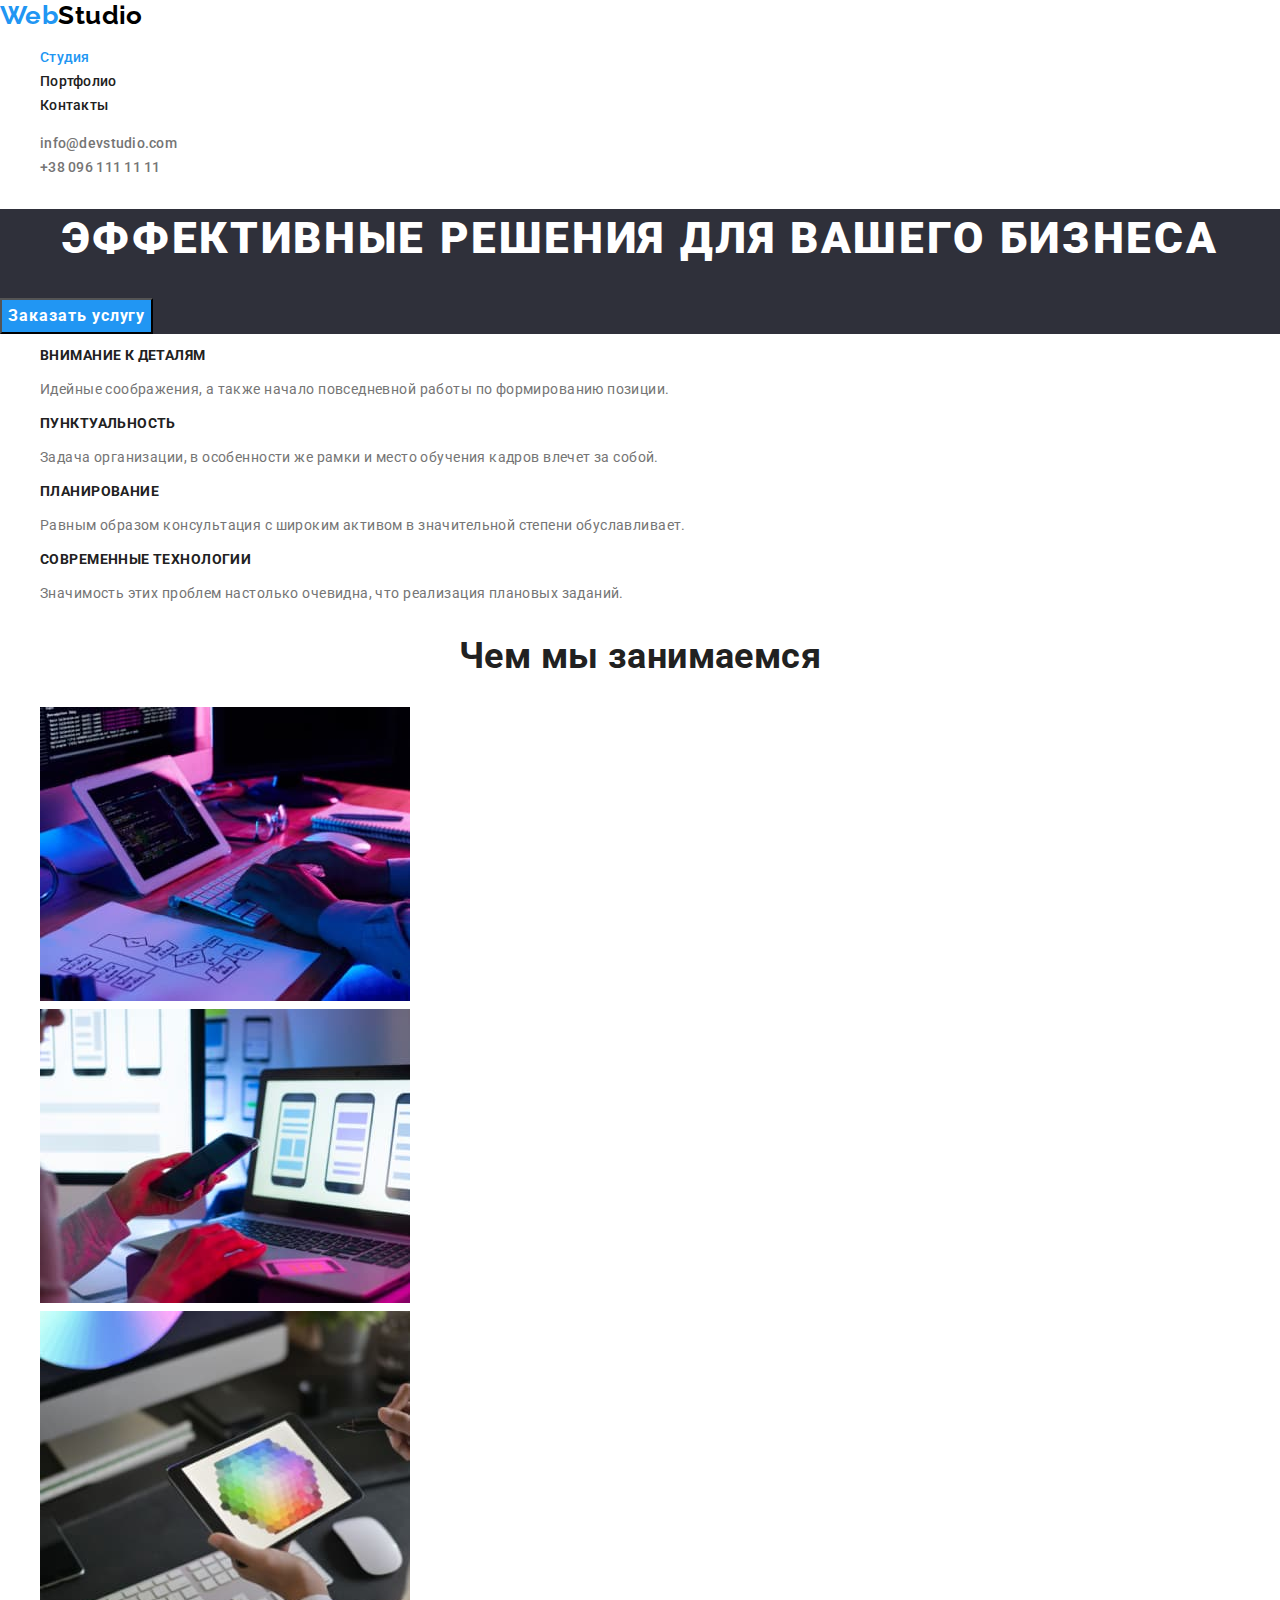
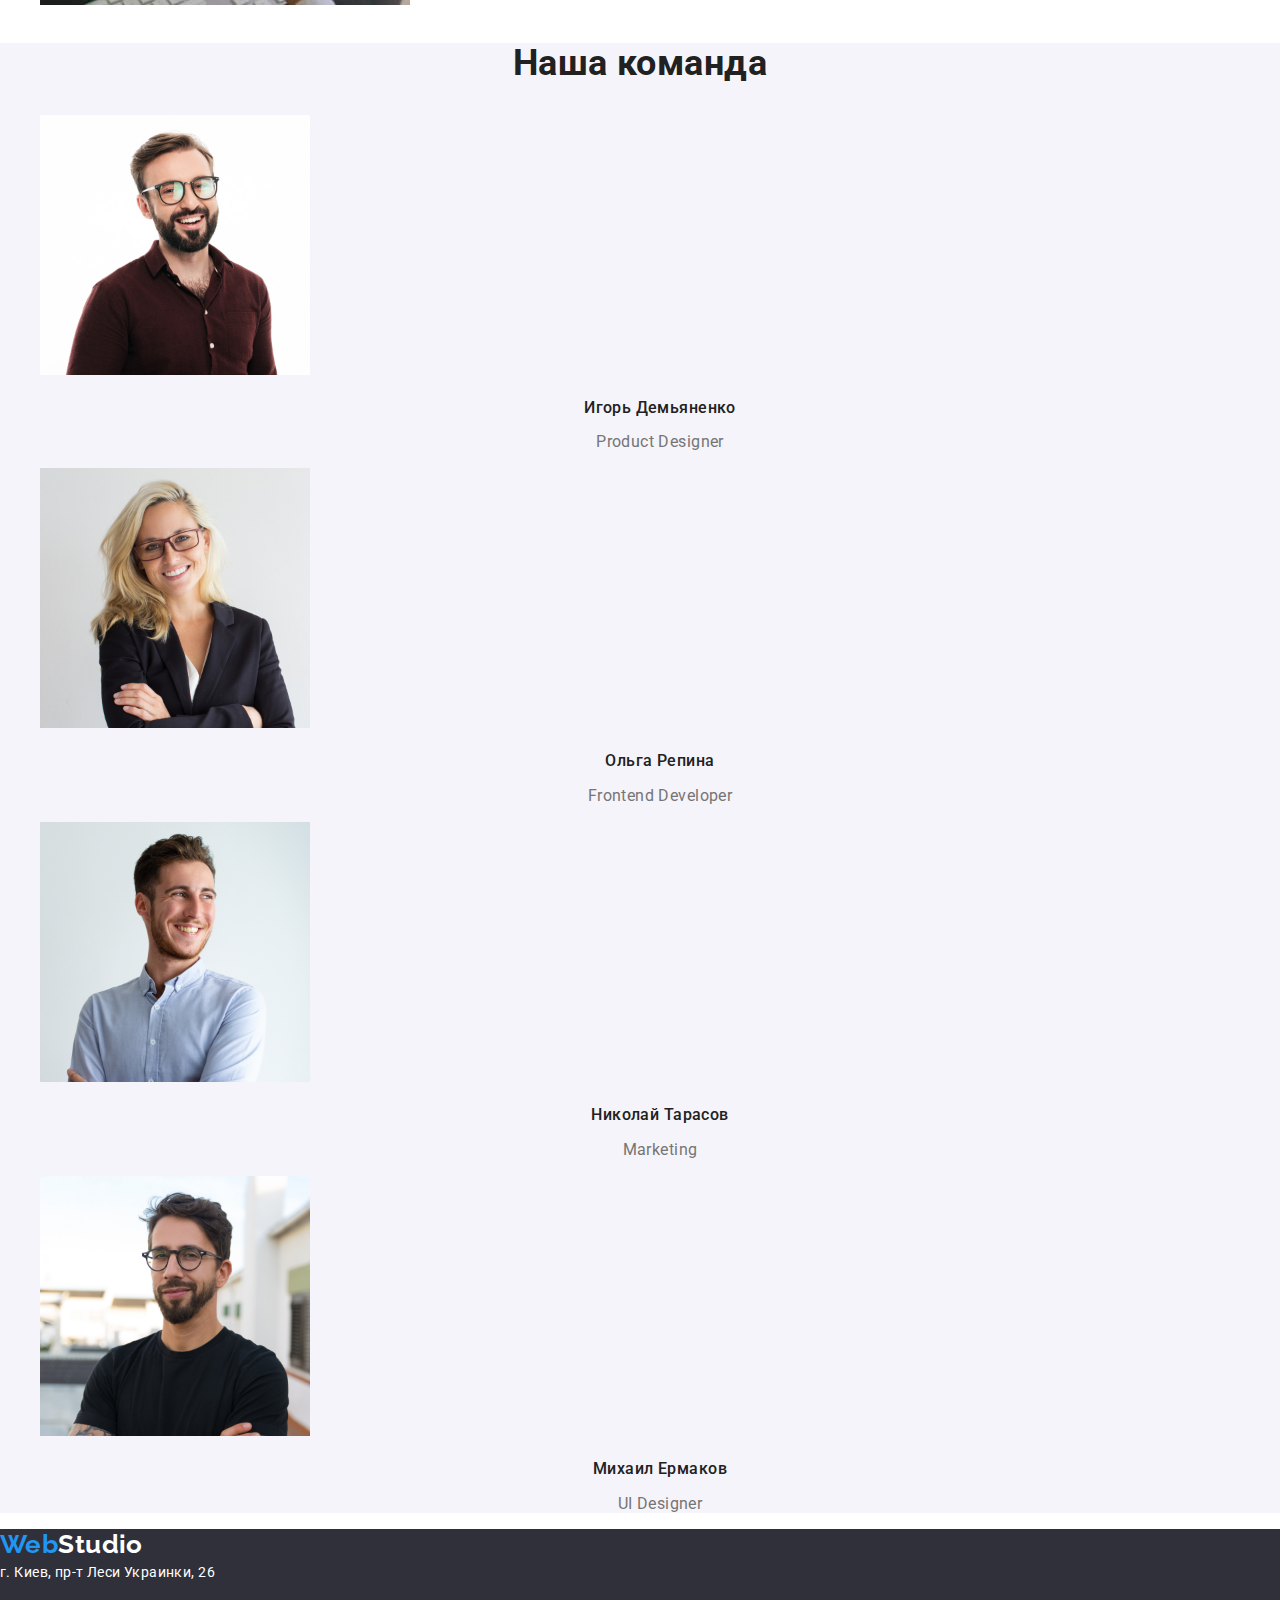
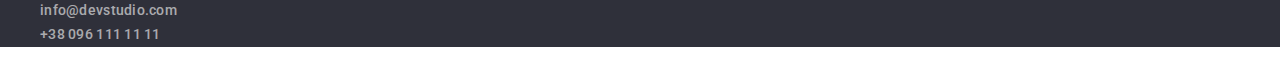
==== index.html @ 90da27a2 "подключила modern normalize" ====
<!DOCTYPE html>
<html lang="ru">
  <head>
    <meta charset="UTF-8" />
    <meta http-equiv="X-UA-Compatible" content="IE=edge" />
    <meta name="viewport" content="width=device-width, initial-scale=1.0" />
    <title>Document</title>
    <link rel="preconnect" href="https://fonts.gstatic.com" />
    <link
      href="https://fonts.googleapis.com/css2?family=Raleway:wght@700&family=Roboto:wght@400;500;700;900&display=swap"
      rel="stylesheet"
    />
    <link
      rel="stylesheet"
      href="https://cdnjs.cloudflare.com/ajax/libs/modern-normalize/1.0.0/modern-normalize.min.css"
    />
    <link rel="stylesheet" href="./css/style.css" />
  </head>
  <body>
    <!--Site heading-->
    <header class="page-header">
      <nav class="navigation">
        <a href="" class="logo"><span class="accent-logo">Web</span>Studio</a>
        <ul class="nav-list list">
          <li><a href="./index.html" class="link current">Студия</a></li>
          <li><a href="./portfolio.html" class="link">Портфолио</a></li>
          <li><a href="" class="link">Контакты</a></li>
        </ul>
      </nav>
      <ul class="contacts-nav list">
        <li><a href="mailto:info@devstudio.com" class="link">info@devstudio.com</a></li>
        <li><a href="tel:+380961111111" class="link">+38 096 111 11 11</a></li>
      </ul>
    </header>
    <!--Main heading (hero)-->
    <main>
      <section class="hero">
        <h1 class="hero-title">Эффективные решения для вашего бизнеса</h1>
        <button type="button" class="main-button">Заказать услугу</button>
      </section>
      <!--Advantages-->
      <section class="section">
        <ul class="advantages-list list">
          <li>
            <h3 class="title">Внимание к деталям</h3>
            <p>Идейные соображения, а также начало повседневной работы по формированию позиции.</p>
          </li>
          <li>
            <h3 class="title">Пунктуальность</h3>
            <p>
              Задача организации, в особенности же рамки и место обучения кадров влечет за собой.
            </p>
          </li>
          <li>
            <h3 class="title">Планирование</h3>
            <p>
              Равным образом консультация с широким активом в значительной степени обуславливает.
            </p>
          </li>
          <li>
            <h3 class="title">Современные технологии</h3>
            <p>Значимость этих проблем настолько очевидна, что реализация плановых заданий.</p>
          </li>
        </ul>
      </section>
      <section class="section">
        <!--Our work-->
        <h2 class="section-title">Чем мы занимаемся</h2>
        <ul class="work-list list">
          <li>
            <img
              src="./images/box1.jpg"
              alt="человек набирает текст на клавиатуре"
              width="370"
              class="work-image"
            />
          </li>
          <li>
            <img src="./images/box2.jpg" alt="телефон в руках" width="370" class="work-image" />
          </li>
          <li>
            <img src="./images/box3.jpg" alt="планшет в руках" width="370" class="work-image" />
          </li>
        </ul>
      </section>
      <!--Our team-->
      <section class="section team-section">
        <h2 class="section-title">Наша команда</h2>
        <ul class="team-list list">
          <li>
            <img src="./images/foto1.jpg" alt="фото мужчины" width="270" class="team-image" />
            <h3 class="title">Игорь Демьяненко</h3>
            <p class="text">Product Designer</p>
          </li>
          <li>
            <img src="./images/foto2.jpg" alt="фото женщины" width="270" class="team-image" />
            <h3 class="title">Ольга Репина</h3>
            <p class="text">Frontend Developer</p>
          </li>
          <li>
            <img src="./images/foto3.jpg" alt="фото мужчины" width="270" class="team-image" />
            <h3 class="title">Николай Тарасов</h3>
            <p class="text">Marketing</p>
          </li>
          <li>
            <img src="./images/foto4.jpg" alt="фото мужчины" width="270" class="team-image" />
            <h3 class="title">Михаил Ермаков</h3>
            <p class="text">UI Designer</p>
          </li>
        </ul>
      </section>
    </main>
    <footer class="footer">
      <a href="/" class="logo-light"><span class="accent-logo">Web</span>Studio</a>
      <address class="address">г. Киев, пр-т Леси Украинки, 26</address>
      <ul class="footer-contacts list">
        <li><a href="mailto:info@devstudio.com" class="footer-contact">info@devstudio.com</a></li>
        <li><a href="tel:+380961111111" class="footer-contact">+38 096 111 11 11</a></li>
      </ul>
    </footer>
  </body>
</html>
---- css/style.css ----
:root {
  --primery-text-color: #757575;
  --title-text-color: #212121;
  --accent-color: #2196f3;
}

body {
  background-color: #ffffff;
  color: var(--primery-text-color);

  font-family: Roboto, sans-serif;
  letter-spacing: 0.03em;
  font-size: 14px;
  line-height: 1.71;
}

/* =========== Стилизация логотипа =========*/
.logo {
  color: #000000;

  font-family: Raleway, sans-serif;
  font-weight: bold;
  font-size: 26px;
  line-height: 1.2;
}
.accent-logo {
  color: var(--accent-color);
}

.list {
  list-style: none;
}

/* ============== Стилизация панели навигации =====*/
.navigation a,
.contacts-nav a {
  text-decoration: none;
}
.nav-list .link {
  color: var(--title-text-color);

  font-weight: 500;
  font-size: 14px;
  line-height: 1.14;
  letter-spacing: 0.02em;
}
.nav-list .link:hover,
.nav-list .link:focus {
  color: var(--accent-color);
}
.nav-list .link.current {
  color: var(--accent-color);
}

.contacts-nav .link {
  color: var(--primery-text-color);

  font-weight: 500;
  font-size: 14px;
  line-height: 1.14;
  letter-spacing: 0.02em;
}
.contacts-nav .link:hover,
.contacts-nav .link:focus {
  color: var(--accent-color);
}

/* =========== Hero =============*/

.hero {
  background-color: #2f303a;
}
.hero-title {
  color: #fff;

  font-weight: 900;
  font-size: 44px;
  line-height: 1.36;
  text-align: center;
  letter-spacing: 0.06em;
  text-transform: uppercase;
}
.main-button {
  color: #fff;
  background-color: var(--accent-color);

  font-family: inherit;
  font-weight: bold;
  font-size: 16px;
  line-height: 1.87;
  align-items: center;
  text-align: center;
  letter-spacing: 0.06em;
}
.main-button:hover,
.main-button:focus {
  background-color: #188ce8;
}
/* Sections */
.section-title {
  color: var(--title-text-color);

  font-weight: bold;
  font-size: 36px;
  line-height: 1.16;
  text-align: center;
}

/* ============= Advantages Section =========*/
.advantages-list .title {
  color: var(--title-text-color);

  font-weight: bold;
  font-size: 14px;
  line-height: 1.14;
  text-transform: uppercase;
}

/* ========== Our team section ===========*/
.team-section {
  background-color: #f5f4fa;
}
.team-list .title {
  color: var(--title-text-color);

  font-weight: 500;
  font-size: 16px;
  line-height: 1.18;
  text-align: center;
}
.team-list .text {
  font-size: 16px;
  line-height: 1.18;
  text-align: center;
}
/* =========== Footer =========*/
.footer {
  background-color: #2f303a;
}
.footer a {
  text-decoration: none;
}
.logo-light {
  color: #fff;

  font-family: Raleway, sans-serif;
  font-weight: bold;
  font-size: 26px;
  line-height: 1.2;
}
.address {
  color: #fff;

  font-style: normal;
  font-size: 14px;
  line-height: 1.71;
}
.footer-contact {
  color: rgba(255, 255, 255, 0.6);

  font-weight: 500;
  font-size: 14px;
  line-height: 1.14;
  letter-spacing: 0.02em;
}
.footer-contact:hover,
.footer-contact:focus {
  color: var(--accent-color);
}

/* ============== Portfolio page =============*/

/* ============ Our works section ==========*/
.works-title {
  opacity: 0;
}
.button {
  color: var(--title-text-color);
  background-color: #f5f4fa;
  font-family: inherit;
  font-weight: 500;
  font-size: 16px;
  line-height: 1.62;
  text-align: center;
  cursor: pointer;
}
.button:hover,
.button:focus,
.button:active {
  color: #fff;
  background-color: var(--accent-color);
}

/* ============ Galery section ============*/
.work-items .title {
  color: var(--title-text-color);

  font-weight: bold;
  font-size: 18px;
  line-height: 2;
  letter-spacing: 0.06em;
}
.work-items a {
  color: var(--primery-text-color);
  text-decoration: none;
}
.work-items p {
  font-size: 16px;
  line-height: 1.87;
}
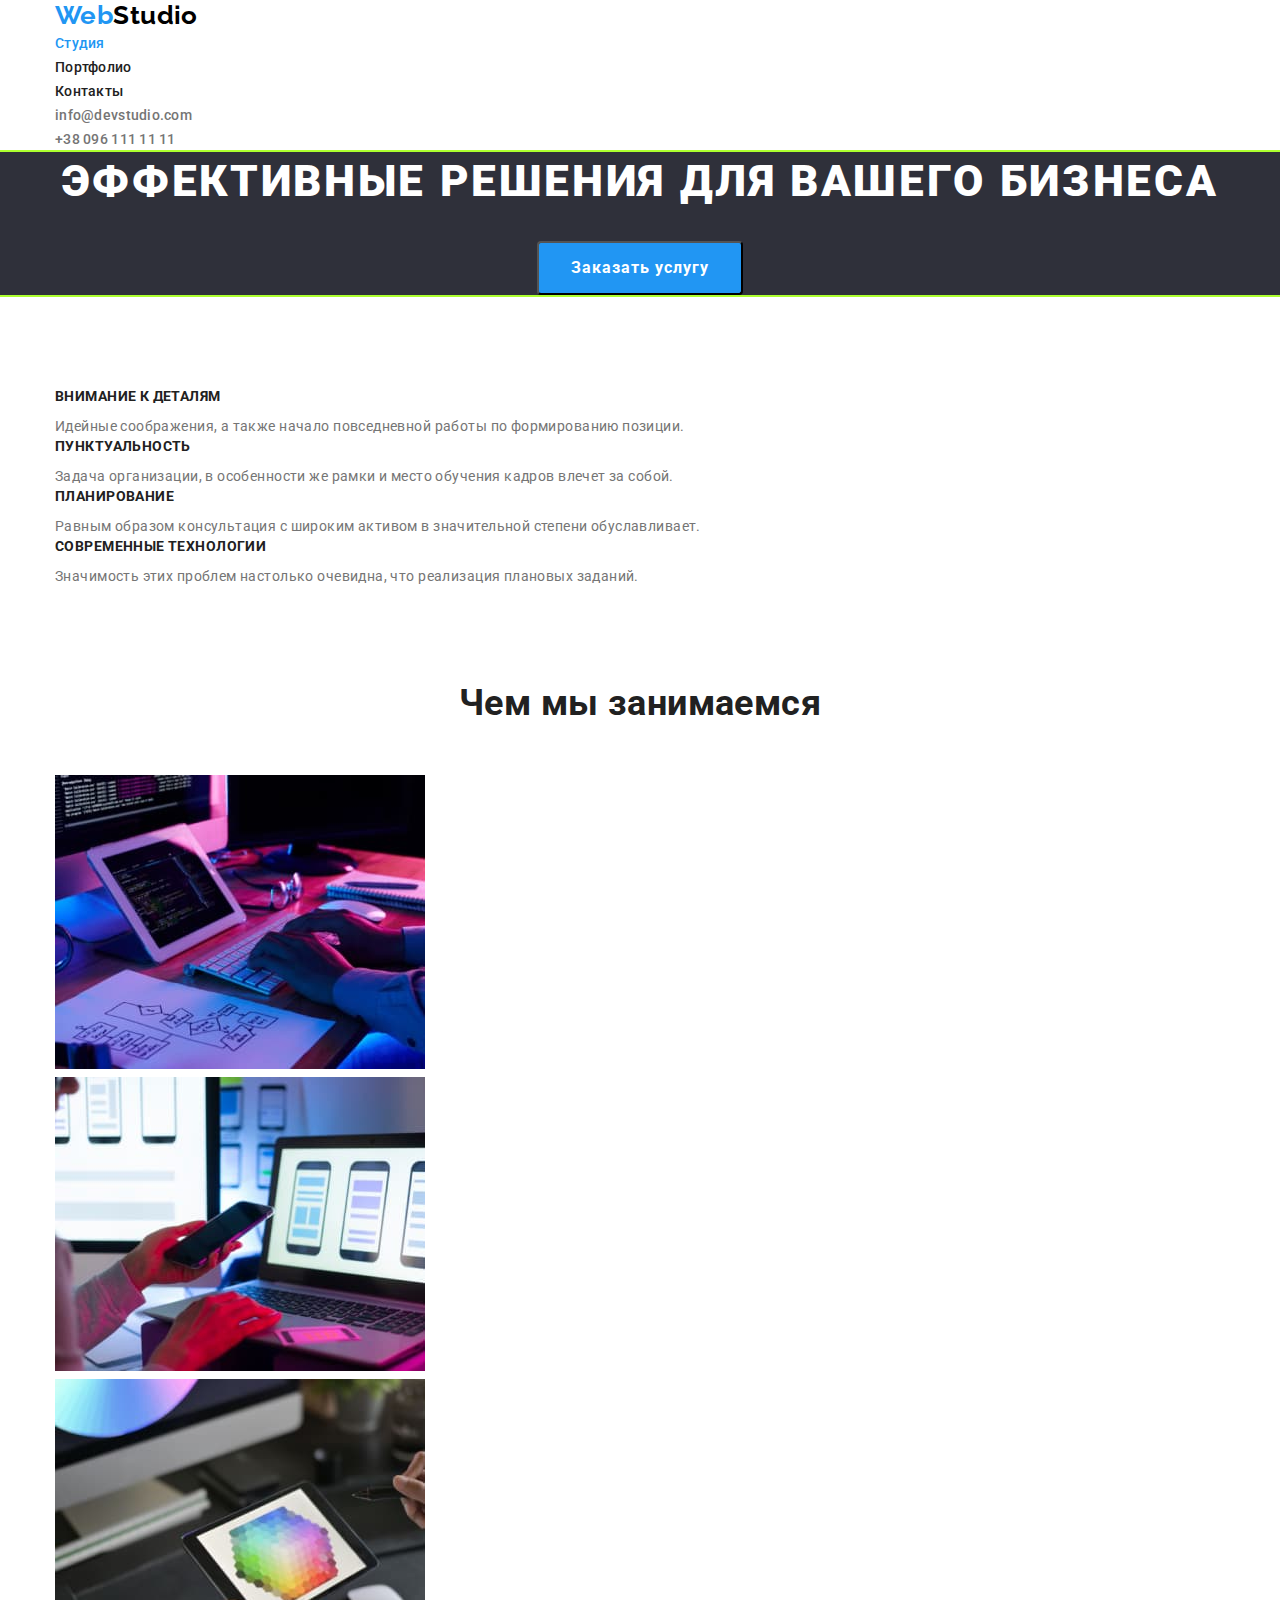
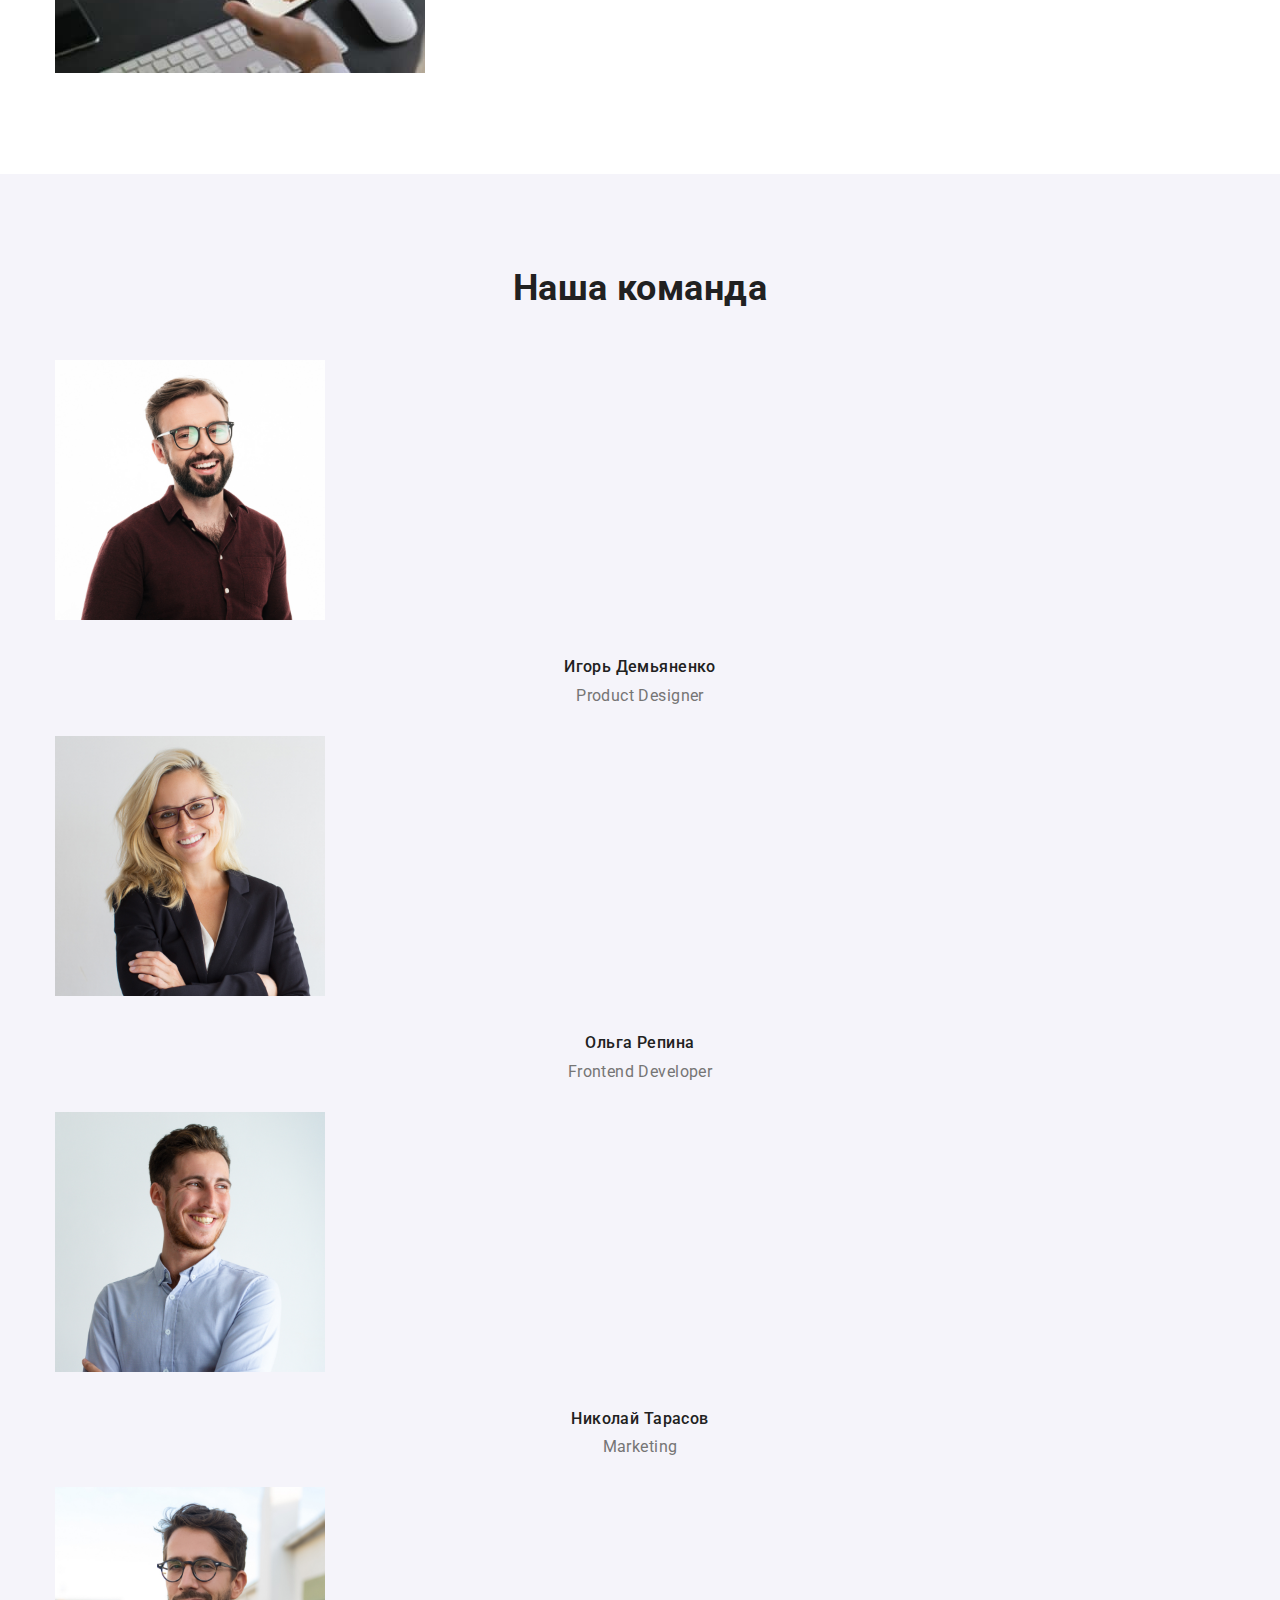
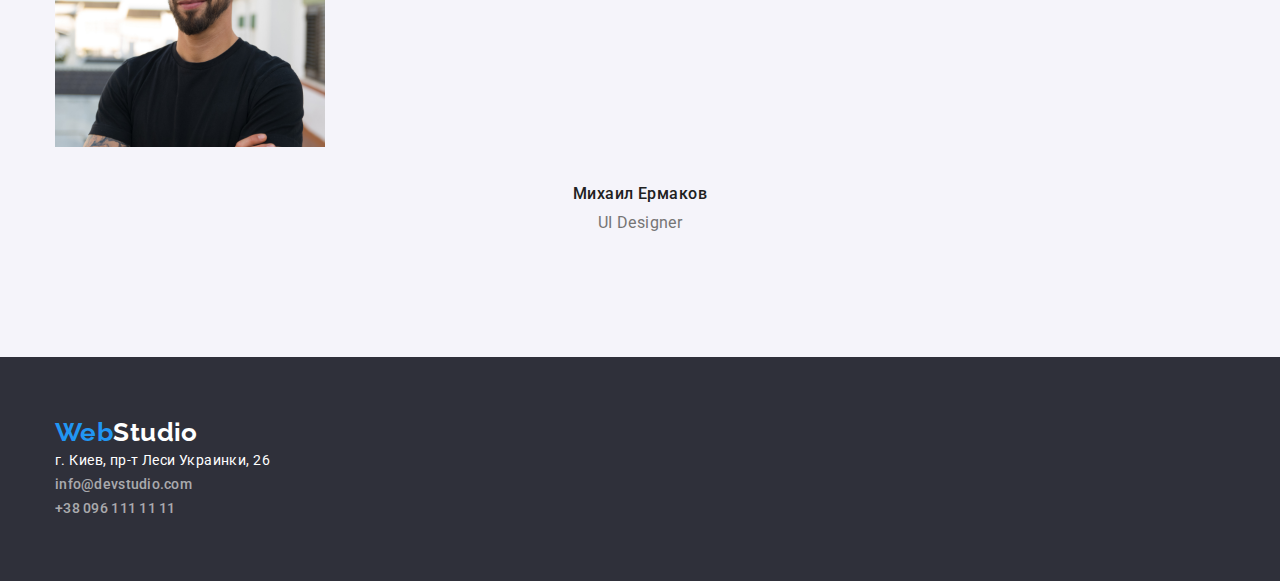
==== commit c70a9b9d: "Добавление отступов" ====
--- a/index.html
+++ b/index.html
@@ -19,104 +19,142 @@
   <body>
     <!--Site heading-->
     <header class="page-header">
-      <nav class="navigation">
-        <a href="" class="logo"><span class="accent-logo">Web</span>Studio</a>
-        <ul class="nav-list list">
-          <li><a href="./index.html" class="link current">Студия</a></li>
-          <li><a href="./portfolio.html" class="link">Портфолио</a></li>
-          <li><a href="" class="link">Контакты</a></li>
+      <div class="container">
+        <nav class="navigation">
+          <a href="" class="logo"><span class="accent-logo">Web</span>Studio</a>
+          <ul class="nav-list list">
+            <li><a href="./index.html" class="link current">Студия</a></li>
+            <li><a href="./portfolio.html" class="link">Портфолио</a></li>
+            <li><a href="" class="link">Контакты</a></li>
+          </ul>
+        </nav>
+        <ul class="contacts-nav list">
+          <li><a href="mailto:info@devstudio.com" class="link">info@devstudio.com</a></li>
+          <li><a href="tel:+380961111111" class="link">+38 096 111 11 11</a></li>
         </ul>
-      </nav>
-      <ul class="contacts-nav list">
-        <li><a href="mailto:info@devstudio.com" class="link">info@devstudio.com</a></li>
-        <li><a href="tel:+380961111111" class="link">+38 096 111 11 11</a></li>
-      </ul>
+      </div>
     </header>
     <!--Main heading (hero)-->
     <main>
       <section class="hero">
-        <h1 class="hero-title">Эффективные решения для вашего бизнеса</h1>
-        <button type="button" class="main-button">Заказать услугу</button>
+        <div class="hero-container">
+          <h1 class="hero-title">Эффективные решения для вашего бизнеса</h1>
+          <button type="button" class="main-button">Заказать услугу</button>
+        </div>
       </section>
       <!--Advantages-->
       <section class="section">
-        <ul class="advantages-list list">
-          <li>
-            <h3 class="title">Внимание к деталям</h3>
-            <p>Идейные соображения, а также начало повседневной работы по формированию позиции.</p>
-          </li>
-          <li>
-            <h3 class="title">Пунктуальность</h3>
-            <p>
-              Задача организации, в особенности же рамки и место обучения кадров влечет за собой.
-            </p>
-          </li>
-          <li>
-            <h3 class="title">Планирование</h3>
-            <p>
-              Равным образом консультация с широким активом в значительной степени обуславливает.
-            </p>
-          </li>
-          <li>
-            <h3 class="title">Современные технологии</h3>
-            <p>Значимость этих проблем настолько очевидна, что реализация плановых заданий.</p>
-          </li>
-        </ul>
+        <div class="container">
+          <ul class="advantages-list list">
+            <li>
+              <h3 class="title">Внимание к деталям</h3>
+              <p>
+                Идейные соображения, а также начало повседневной работы по формированию позиции.
+              </p>
+            </li>
+            <li>
+              <h3 class="title">Пунктуальность</h3>
+              <p>
+                Задача организации, в особенности же рамки и место обучения кадров влечет за собой.
+              </p>
+            </li>
+            <li>
+              <h3 class="title">Планирование</h3>
+              <p>
+                Равным образом консультация с широким активом в значительной степени обуславливает.
+              </p>
+            </li>
+            <li>
+              <h3 class="title">Современные технологии</h3>
+              <p>Значимость этих проблем настолько очевидна, что реализация плановых заданий.</p>
+            </li>
+          </ul>
+        </div>
       </section>
-      <section class="section">
-        <!--Our work-->
-        <h2 class="section-title">Чем мы занимаемся</h2>
-        <ul class="work-list list">
-          <li>
-            <img
-              src="./images/box1.jpg"
-              alt="человек набирает текст на клавиатуре"
-              width="370"
-              class="work-image"
-            />
-          </li>
-          <li>
-            <img src="./images/box2.jpg" alt="телефон в руках" width="370" class="work-image" />
-          </li>
-          <li>
-            <img src="./images/box3.jpg" alt="планшет в руках" width="370" class="work-image" />
-          </li>
-        </ul>
+      <!--Our work-->
+      <section class="section ourwork-section">
+        <div class="container">
+          <h2 class="section-title">Чем мы занимаемся</h2>
+          <ul class="work-list list">
+            <li>
+              <img
+                src="./images/box1.jpg"
+                alt="человек набирает текст на клавиатуре"
+                width="370"
+                class="work-image"
+              />
+            </li>
+            <li>
+              <img src="./images/box2.jpg" alt="телефон в руках" width="370" class="work-image" />
+            </li>
+            <li>
+              <img src="./images/box3.jpg" alt="планшет в руках" width="370" class="work-image" />
+            </li>
+          </ul>
+        </div>
       </section>
       <!--Our team-->
       <section class="section team-section">
-        <h2 class="section-title">Наша команда</h2>
-        <ul class="team-list list">
-          <li>
-            <img src="./images/foto1.jpg" alt="фото мужчины" width="270" class="team-image" />
-            <h3 class="title">Игорь Демьяненко</h3>
-            <p class="text">Product Designer</p>
-          </li>
-          <li>
-            <img src="./images/foto2.jpg" alt="фото женщины" width="270" class="team-image" />
-            <h3 class="title">Ольга Репина</h3>
-            <p class="text">Frontend Developer</p>
-          </li>
-          <li>
-            <img src="./images/foto3.jpg" alt="фото мужчины" width="270" class="team-image" />
-            <h3 class="title">Николай Тарасов</h3>
-            <p class="text">Marketing</p>
-          </li>
-          <li>
-            <img src="./images/foto4.jpg" alt="фото мужчины" width="270" class="team-image" />
-            <h3 class="title">Михаил Ермаков</h3>
-            <p class="text">UI Designer</p>
-          </li>
-        </ul>
+        <div class="container">
+          <h2 class="section-title">Наша команда</h2>
+          <ul class="team-list list">
+            <li class="team-item">
+              <img
+                class="team-image"
+                src="./images/foto1.jpg"
+                alt="фото мужчины"
+                width="270"
+                class="team-image"
+              />
+              <h3 class="title">Игорь Демьяненко</h3>
+              <p class="text">Product Designer</p>
+            </li>
+            <li class="team-item">
+              <img
+                class="team-image"
+                src="./images/foto2.jpg"
+                alt="фото женщины"
+                width="270"
+                class="team-image"
+              />
+              <h3 class="title">Ольга Репина</h3>
+              <p class="text">Frontend Developer</p>
+            </li>
+            <li class="team-item">
+              <img
+                class="team-image"
+                src="./images/foto3.jpg"
+                alt="фото мужчины"
+                width="270"
+                class="team-image"
+              />
+              <h3 class="title">Николай Тарасов</h3>
+              <p class="text">Marketing</p>
+            </li>
+            <li class="team-item">
+              <img
+                class="team-image"
+                src="./images/foto4.jpg"
+                alt="фото мужчины"
+                width="270"
+                class="team-image"
+              />
+              <h3 class="title">Михаил Ермаков</h3>
+              <p class="text">UI Designer</p>
+            </li>
+          </ul>
+        </div>
       </section>
     </main>
     <footer class="footer">
-      <a href="/" class="logo-light"><span class="accent-logo">Web</span>Studio</a>
-      <address class="address">г. Киев, пр-т Леси Украинки, 26</address>
-      <ul class="footer-contacts list">
-        <li><a href="mailto:info@devstudio.com" class="footer-contact">info@devstudio.com</a></li>
-        <li><a href="tel:+380961111111" class="footer-contact">+38 096 111 11 11</a></li>
-      </ul>
+      <div class="container">
+        <a href="/" class="logo-light"><span class="accent-logo">Web</span>Studio</a>
+        <address class="address">г. Киев, пр-т Леси Украинки, 26</address>
+        <ul class="footer-contacts list">
+          <li><a href="mailto:info@devstudio.com" class="footer-contact">info@devstudio.com</a></li>
+          <li><a href="tel:+380961111111" class="footer-contact">+38 096 111 11 11</a></li>
+        </ul>
+      </div>
     </footer>
   </body>
 </html>
--- a/css/style.css
+++ b/css/style.css
@@ -2,10 +2,25 @@
   --primery-text-color: #757575;
   --title-text-color: #212121;
   --accent-color: #2196f3;
+  --primery-bgc: #fff;
+  --secondary-bgc: #f5f4fa;
+  --accent-bgc: #2f303a;
+  --accent-hover-color: #188ce8;
+  --web-color: #000;
+}
+
+html {
+  box-sizing: border-box;
+}
+
+*,
+*::before,
+*::after {
+  box-sizing: inherit;
 }
 
 body {
-  background-color: #ffffff;
+  background-color: var(--primery-bgc);
   color: var(--primery-text-color);
 
   font-family: Roboto, sans-serif;
@@ -14,9 +29,41 @@
   line-height: 1.71;
 }
 
+h1,
+h2,
+h3,
+h4,
+h5,
+h6,
+p {
+  margin-top: 0;
+  margin-bottom: 0;
+}
+
+.list {
+  padding: 0;
+  margin: 0;
+  list-style: none;
+}
+
+/* ============ Шапка сайта ========== */
+
+.container {
+  width: 1200px;
+  margin: 0 auto;
+  padding-left: 15px;
+  padding-right: 15px;
+}
+
+.section {
+  padding-top: 94px;
+  padding-bottom: 94px;
+}
+
 /* =========== Стилизация логотипа =========*/
+
 .logo {
-  color: #000000;
+  color: var(--web-color);
 
   font-family: Raleway, sans-serif;
   font-weight: bold;
@@ -25,10 +72,6 @@
 }
 .accent-logo {
   color: var(--accent-color);
-}
-
-.list {
-  list-style: none;
 }
 
 /* ============== Стилизация панели навигации =====*/
@@ -36,6 +79,7 @@
 .contacts-nav a {
   text-decoration: none;
 }
+
 .nav-list .link {
   color: var(--title-text-color);
 
@@ -44,10 +88,12 @@
   line-height: 1.14;
   letter-spacing: 0.02em;
 }
+
 .nav-list .link:hover,
 .nav-list .link:focus {
   color: var(--accent-color);
 }
+
 .nav-list .link.current {
   color: var(--accent-color);
 }
@@ -60,6 +106,7 @@
   line-height: 1.14;
   letter-spacing: 0.02em;
 }
+
 .contacts-nav .link:hover,
 .contacts-nav .link:focus {
   color: var(--accent-color);
@@ -68,10 +115,19 @@
 /* =========== Hero =============*/
 
 .hero {
-  background-color: #2f303a;
-}
+  outline: 2px solid greenyellow;
+  background-color: var(--accent-bgc);
+}
+
+.hero-container {
+  display: block;
+  text-align: center;
+}
+
 .hero-title {
-  color: #fff;
+  margin-bottom: 30px;
+
+  color: var(--primery-bgc);
 
   font-weight: 900;
   font-size: 44px;
@@ -81,7 +137,12 @@
   text-transform: uppercase;
 }
 .main-button {
-  color: #fff;
+  display: inline-block;
+  border-radius: 4px;
+  min-width: 200px;
+  padding: 10px 32px;
+
+  color: var(--primery-bgc);
   background-color: var(--accent-color);
 
   font-family: inherit;
@@ -92,11 +153,14 @@
   text-align: center;
   letter-spacing: 0.06em;
 }
+
 .main-button:hover,
 .main-button:focus {
-  background-color: #188ce8;
-}
-/* Sections */
+  background-color: var(--accent-hover-color);
+}
+
+/* ============= Sections =============*/
+
 .section-title {
   color: var(--title-text-color);
 
@@ -107,7 +171,10 @@
 }
 
 /* ============= Advantages Section =========*/
+
 .advantages-list .title {
+  margin-bottom: 10px;
+
   color: var(--title-text-color);
 
   font-weight: bold;
@@ -116,11 +183,32 @@
   text-transform: uppercase;
 }
 
+/* ========== Our works section ===========*/
+
+.ourwork-section {
+  padding-top: 0;
+}
+
+.ourwork-section .section-title {
+  margin-bottom: 50px;
+}
+
 /* ========== Our team section ===========*/
+
+.team-section .section-title {
+  margin-bottom: 50px;
+}
+
 .team-section {
-  background-color: #f5f4fa;
+  background-color: var(--secondary-bgc);
+}
+
+.team-image {
+  margin-bottom: 30px;
 }
 .team-list .title {
+  margin-bottom: 10px;
+
   color: var(--title-text-color);
 
   font-weight: 500;
@@ -128,20 +216,28 @@
   line-height: 1.18;
   text-align: center;
 }
+
 .team-list .text {
+  margin-bottom: 30px;
+
   font-size: 16px;
   line-height: 1.18;
   text-align: center;
 }
+
 /* =========== Footer =========*/
+
 .footer {
-  background-color: #2f303a;
+  padding-top: 60px;
+  padding-bottom: 60px;
+
+  background-color: var(--accent-bgc);
 }
 .footer a {
   text-decoration: none;
 }
 .logo-light {
-  color: #fff;
+  color: var(--primery-bgc);
 
   font-family: Raleway, sans-serif;
   font-weight: bold;
@@ -149,7 +245,7 @@
   line-height: 1.2;
 }
 .address {
-  color: #fff;
+  color: var(--primery-bgc);
 
   font-style: normal;
   font-size: 14px;
@@ -171,12 +267,14 @@
 /* ============== Portfolio page =============*/
 
 /* ============ Our works section ==========*/
+
 .works-title {
   opacity: 0;
 }
+
 .button {
   color: var(--title-text-color);
-  background-color: #f5f4fa;
+  background-color: var(--secondary-bgc);
   font-family: inherit;
   font-weight: 500;
   font-size: 16px;
@@ -187,7 +285,7 @@
 .button:hover,
 .button:focus,
 .button:active {
-  color: #fff;
+  color: var(--primery-bgc);
   background-color: var(--accent-color);
 }
 
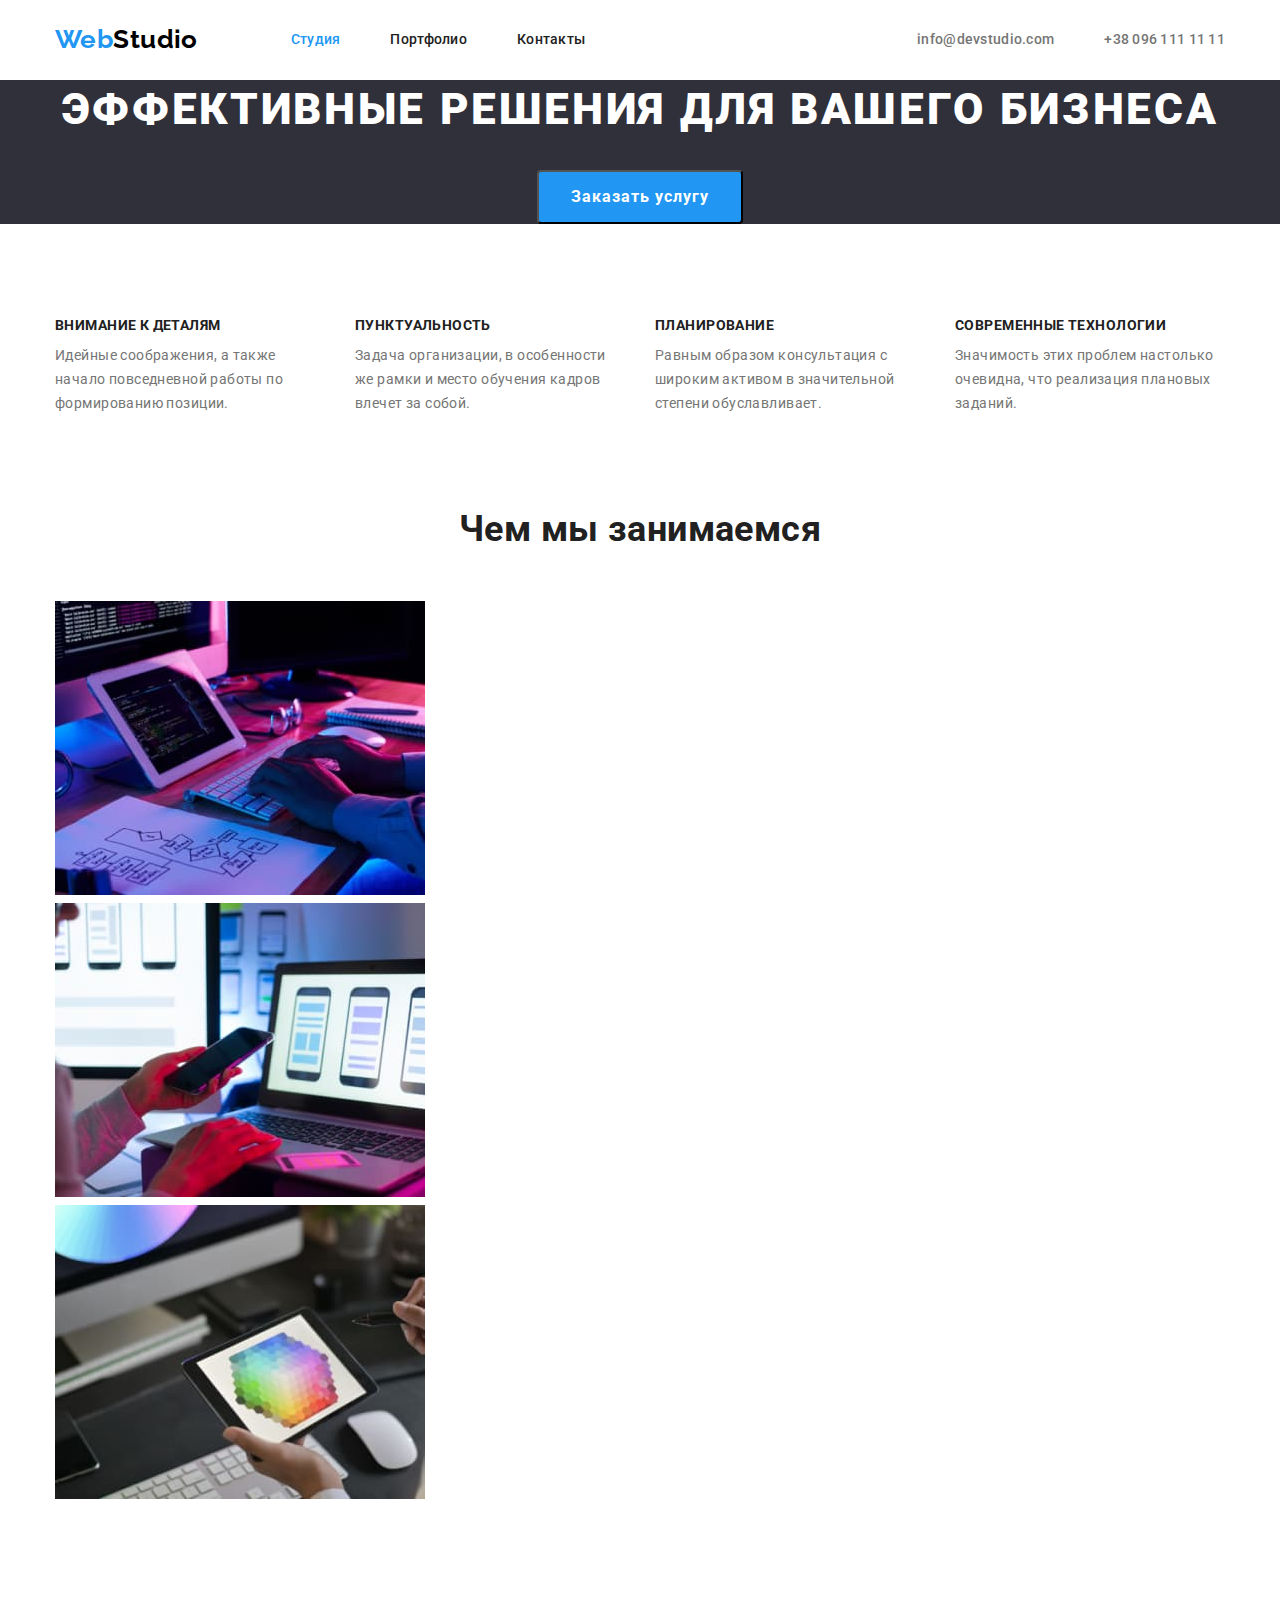
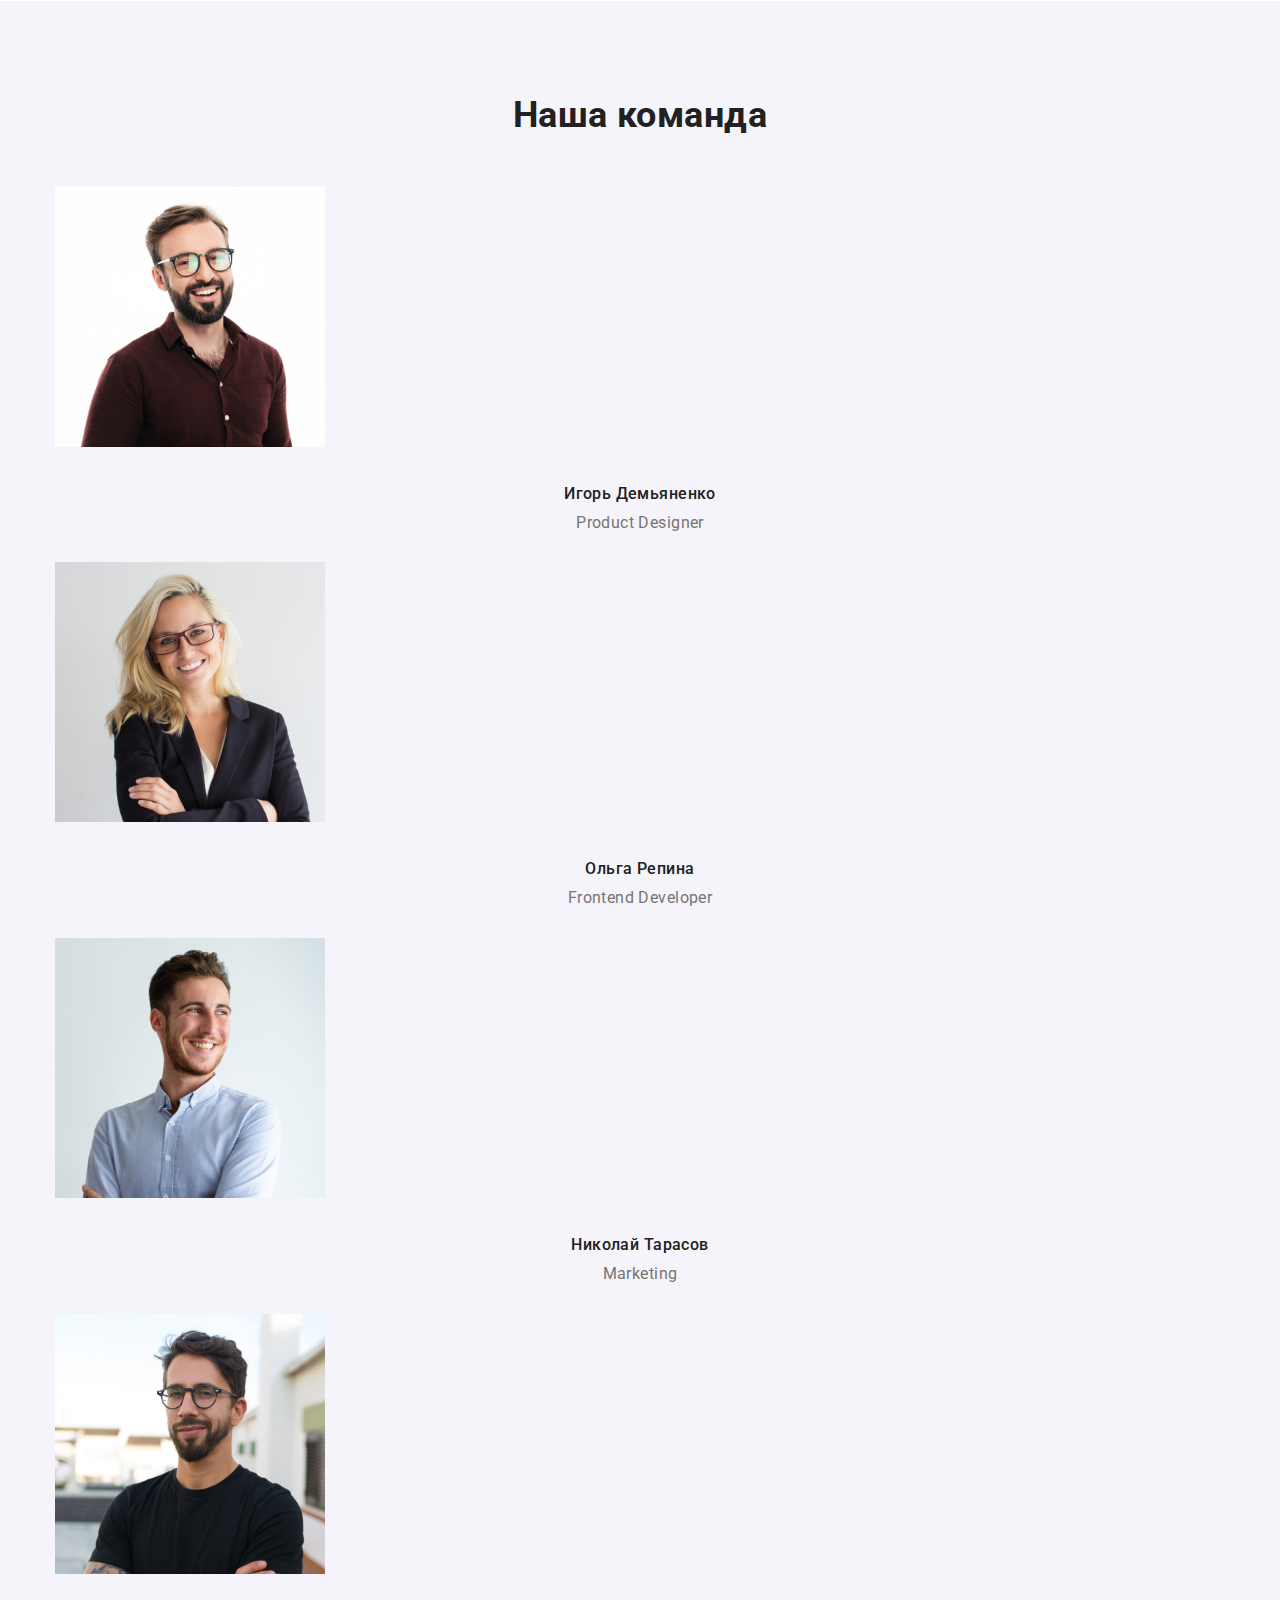
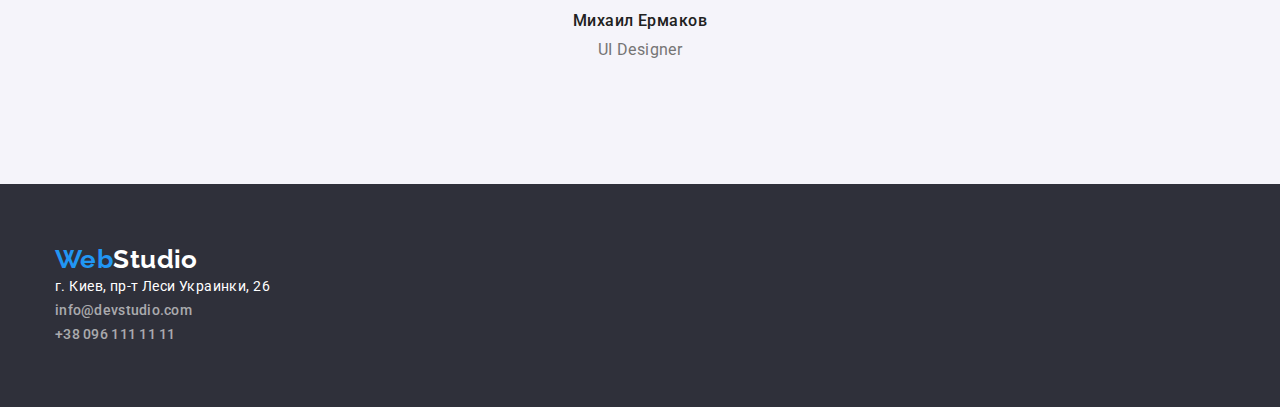
==== commit e853481c: "отредактирована шапка сайта" ====
--- a/index.html
+++ b/index.html
@@ -19,18 +19,20 @@
   <body>
     <!--Site heading-->
     <header class="page-header">
-      <div class="container">
+      <div class="header-container container">
         <nav class="navigation">
           <a href="" class="logo"><span class="accent-logo">Web</span>Studio</a>
           <ul class="nav-list list">
-            <li><a href="./index.html" class="link current">Студия</a></li>
-            <li><a href="./portfolio.html" class="link">Портфолио</a></li>
-            <li><a href="" class="link">Контакты</a></li>
+            <li class="item"><a href="./index.html" class="link current">Студия</a></li>
+            <li class="item"><a href="./portfolio.html" class="link">Портфолио</a></li>
+            <li class="item"><a href="" class="link">Контакты</a></li>
           </ul>
         </nav>
         <ul class="contacts-nav list">
-          <li><a href="mailto:info@devstudio.com" class="link">info@devstudio.com</a></li>
-          <li><a href="tel:+380961111111" class="link">+38 096 111 11 11</a></li>
+          <li class="item">
+            <a href="mailto:info@devstudio.com" class="link">info@devstudio.com</a>
+          </li>
+          <li class="item"><a href="tel:+380961111111" class="link">+38 096 111 11 11</a></li>
         </ul>
       </div>
     </header>
@@ -46,25 +48,25 @@
       <section class="section">
         <div class="container">
           <ul class="advantages-list list">
-            <li>
+            <li class="advantages-item">
               <h3 class="title">Внимание к деталям</h3>
               <p>
                 Идейные соображения, а также начало повседневной работы по формированию позиции.
               </p>
             </li>
-            <li>
+            <li class="advantages-item">
               <h3 class="title">Пунктуальность</h3>
               <p>
                 Задача организации, в особенности же рамки и место обучения кадров влечет за собой.
               </p>
             </li>
-            <li>
+            <li class="advantages-item">
               <h3 class="title">Планирование</h3>
               <p>
                 Равным образом консультация с широким активом в значительной степени обуславливает.
               </p>
             </li>
-            <li>
+            <li class="advantages-item">
               <h3 class="title">Современные технологии</h3>
               <p>Значимость этих проблем настолько очевидна, что реализация плановых заданий.</p>
             </li>
--- a/css/style.css
+++ b/css/style.css
@@ -63,6 +63,8 @@
 /* =========== Стилизация логотипа =========*/
 
 .logo {
+  margin-right: 93px;
+
   color: var(--web-color);
 
   font-family: Raleway, sans-serif;
@@ -75,12 +77,31 @@
 }
 
 /* ============== Стилизация панели навигации =====*/
+
 .navigation a,
 .contacts-nav a {
   text-decoration: none;
 }
 
+.nav-list {
+  display: flex;
+}
+
+.nav-list .item + .item {
+  margin-left: 50px;
+}
+/* .nav-list .item {
+  margin-right: 50px;
+} */
+/* .nav-list .item:last-child {
+  margin-right: 0;
+} */
+
 .nav-list .link {
+  display: block;
+  padding-top: 32px;
+  padding-bottom: 32px;
+
   color: var(--title-text-color);
 
   font-weight: 500;
@@ -98,6 +119,14 @@
   color: var(--accent-color);
 }
 
+.contacts-nav {
+  display: flex;
+}
+
+.contacts-nav .item + .item {
+  margin-left: 50px;
+}
+
 .contacts-nav .link {
   color: var(--primery-text-color);
 
@@ -112,10 +141,16 @@
   color: var(--accent-color);
 }
 
+.header-container,
+.navigation {
+  display: flex;
+  align-items: center;
+  justify-content: space-between;
+}
+
 /* =========== Hero =============*/
 
 .hero {
-  outline: 2px solid greenyellow;
   background-color: var(--accent-bgc);
 }
 
@@ -183,6 +218,17 @@
   text-transform: uppercase;
 }
 
+.advantages-list {
+  display: flex;
+}
+
+.advantages-item {
+  margin-right: 30px;
+  width: 270px;
+}
+.advantages-item:last-child {
+  margin-right: 0;
+}
 /* ========== Our works section ===========*/
 
 .ourwork-section {
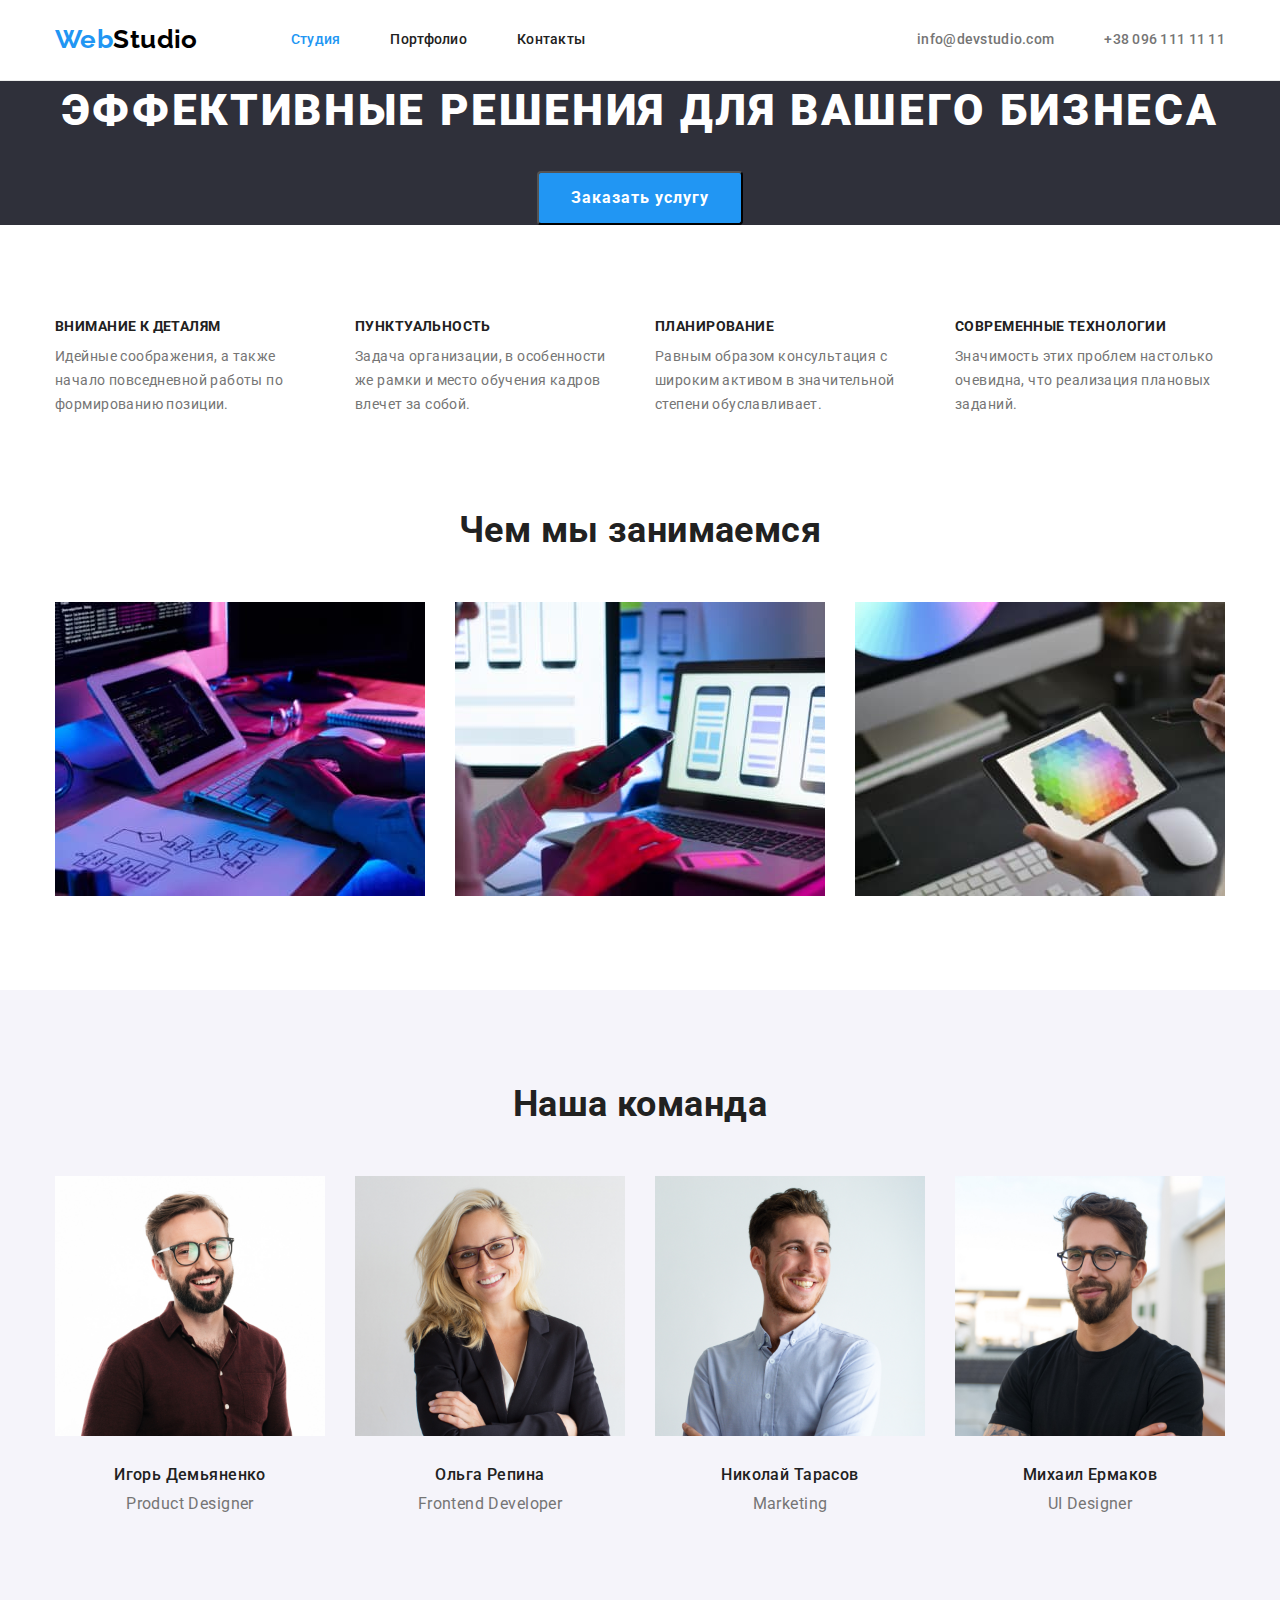
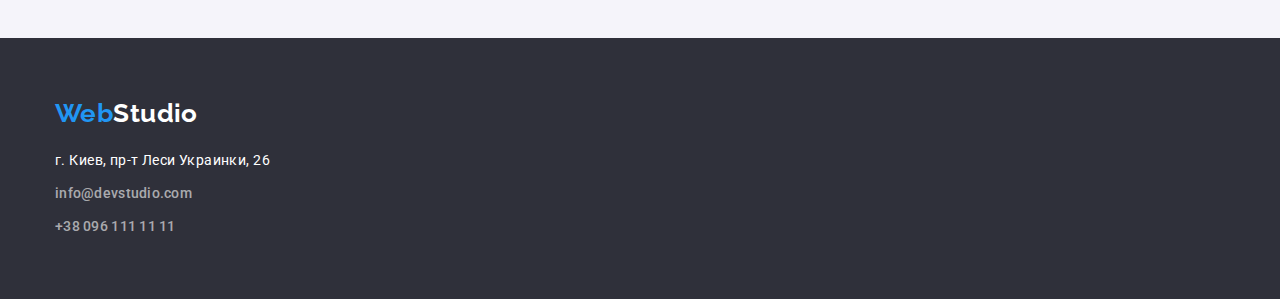
==== commit a691d0c5: "Геометрия для двух страницы" ====
--- a/index.html
+++ b/index.html
@@ -45,7 +45,7 @@
         </div>
       </section>
       <!--Advantages-->
-      <section class="section">
+      <section class="section advantages-section">
         <div class="container">
           <ul class="advantages-list list">
             <li class="advantages-item">
@@ -78,7 +78,7 @@
         <div class="container">
           <h2 class="section-title">Чем мы занимаемся</h2>
           <ul class="work-list list">
-            <li>
+            <li class="work-item">
               <img
                 src="./images/box1.jpg"
                 alt="человек набирает текст на клавиатуре"
@@ -86,10 +86,10 @@
                 class="work-image"
               />
             </li>
-            <li>
+            <li class="work-item">
               <img src="./images/box2.jpg" alt="телефон в руках" width="370" class="work-image" />
             </li>
-            <li>
+            <li class="work-item">
               <img src="./images/box3.jpg" alt="планшет в руках" width="370" class="work-image" />
             </li>
           </ul>
@@ -97,7 +97,7 @@
       </section>
       <!--Our team-->
       <section class="section team-section">
-        <div class="container">
+        <div class="container team-container">
           <h2 class="section-title">Наша команда</h2>
           <ul class="team-list list">
             <li class="team-item">
@@ -151,10 +151,16 @@
     <footer class="footer">
       <div class="container">
         <a href="/" class="logo-light"><span class="accent-logo">Web</span>Studio</a>
-        <address class="address">г. Киев, пр-т Леси Украинки, 26</address>
         <ul class="footer-contacts list">
-          <li><a href="mailto:info@devstudio.com" class="footer-contact">info@devstudio.com</a></li>
-          <li><a href="tel:+380961111111" class="footer-contact">+38 096 111 11 11</a></li>
+          <li class="footer-item">
+            <address class="address">г. Киев, пр-т Леси Украинки, 26</address>
+          </li>
+          <li class="footer-item">
+            <a href="mailto:info@devstudio.com" class="footer-contact">info@devstudio.com</a>
+          </li>
+          <li class="footer-item">
+            <a href="tel:+380961111111" class="footer-contact">+38 096 111 11 11</a>
+          </li>
         </ul>
       </div>
     </footer>
--- a/css/style.css
+++ b/css/style.css
@@ -40,13 +40,15 @@
   margin-bottom: 0;
 }
 
+img {
+  display: block;
+}
+
 .list {
   padding: 0;
   margin: 0;
   list-style: none;
 }
-
-/* ============ Шапка сайта ========== */
 
 .container {
   width: 1200px;
@@ -58,6 +60,12 @@
 .section {
   padding-top: 94px;
   padding-bottom: 94px;
+}
+
+/* ============ Шапка сайта ========== */
+
+.page-header {
+  border-bottom: 1px solid #ececec;
 }
 
 /* =========== Стилизация логотипа =========*/
@@ -207,6 +215,10 @@
 
 /* ============= Advantages Section =========*/
 
+.advantages-section {
+  padding-bottom: 47px;
+}
+
 .advantages-list .title {
   margin-bottom: 10px;
 
@@ -229,10 +241,19 @@
 .advantages-item:last-child {
   margin-right: 0;
 }
+
 /* ========== Our works section ===========*/
 
+.work-list {
+  display: flex;
+}
+
+.work-item + .work-item {
+  margin-left: 30px;
+}
+
 .ourwork-section {
-  padding-top: 0;
+  padding-top: 47px;
 }
 
 .ourwork-section .section-title {
@@ -249,9 +270,17 @@
   background-color: var(--secondary-bgc);
 }
 
+.team-list {
+  display: flex;
+}
+
+.team-item + .team-item {
+  margin-left: 30px;
+}
 .team-image {
   margin-bottom: 30px;
 }
+
 .team-list .title {
   margin-bottom: 10px;
 
@@ -283,6 +312,9 @@
   text-decoration: none;
 }
 .logo-light {
+  display: block;
+  width: 145px;
+  margin-bottom: 20px;
   color: var(--primery-bgc);
 
   font-family: Raleway, sans-serif;
@@ -290,6 +322,14 @@
   font-size: 26px;
   line-height: 1.2;
 }
+
+.footer-item {
+  margin-bottom: 9px;
+}
+.footer-item:last-child {
+  margin-bottom: 0;
+}
+
 .address {
   color: var(--primery-bgc);
 
@@ -312,13 +352,28 @@
 
 /* ============== Portfolio page =============*/
 
-/* ============ Our works section ==========*/
+/* ============ Buttons (filtr) section ==========*/
+.buttons-container {
+  width: 611px;
+  margin: 0 auto 34px;
+}
 
 .works-title {
-  opacity: 0;
+  display: none;
+}
+
+.buttons-list {
+  display: flex;
+}
+.button-item + .button-item {
+  margin-left: 8px;
 }
 
 .button {
+  padding: 6px 22px;
+  border: 0;
+  border-radius: 4px;
+
   color: var(--title-text-color);
   background-color: var(--secondary-bgc);
   font-family: inherit;
@@ -336,6 +391,26 @@
 }
 
 /* ============ Galery section ============*/
+.work-items {
+  display: flex;
+  flex-wrap: wrap;
+}
+
+.work-items .item {
+  width: 370px;
+}
+
+.work-items .item:not(:nth-child(3n)) {
+  margin-right: 30px;
+}
+.work-items .item:not(:nth-last-child(-n + 3)) {
+  margin-bottom: 30px;
+}
+
+.item-description {
+  padding: 20px 24px;
+}
+
 .work-items .title {
   color: var(--title-text-color);
 
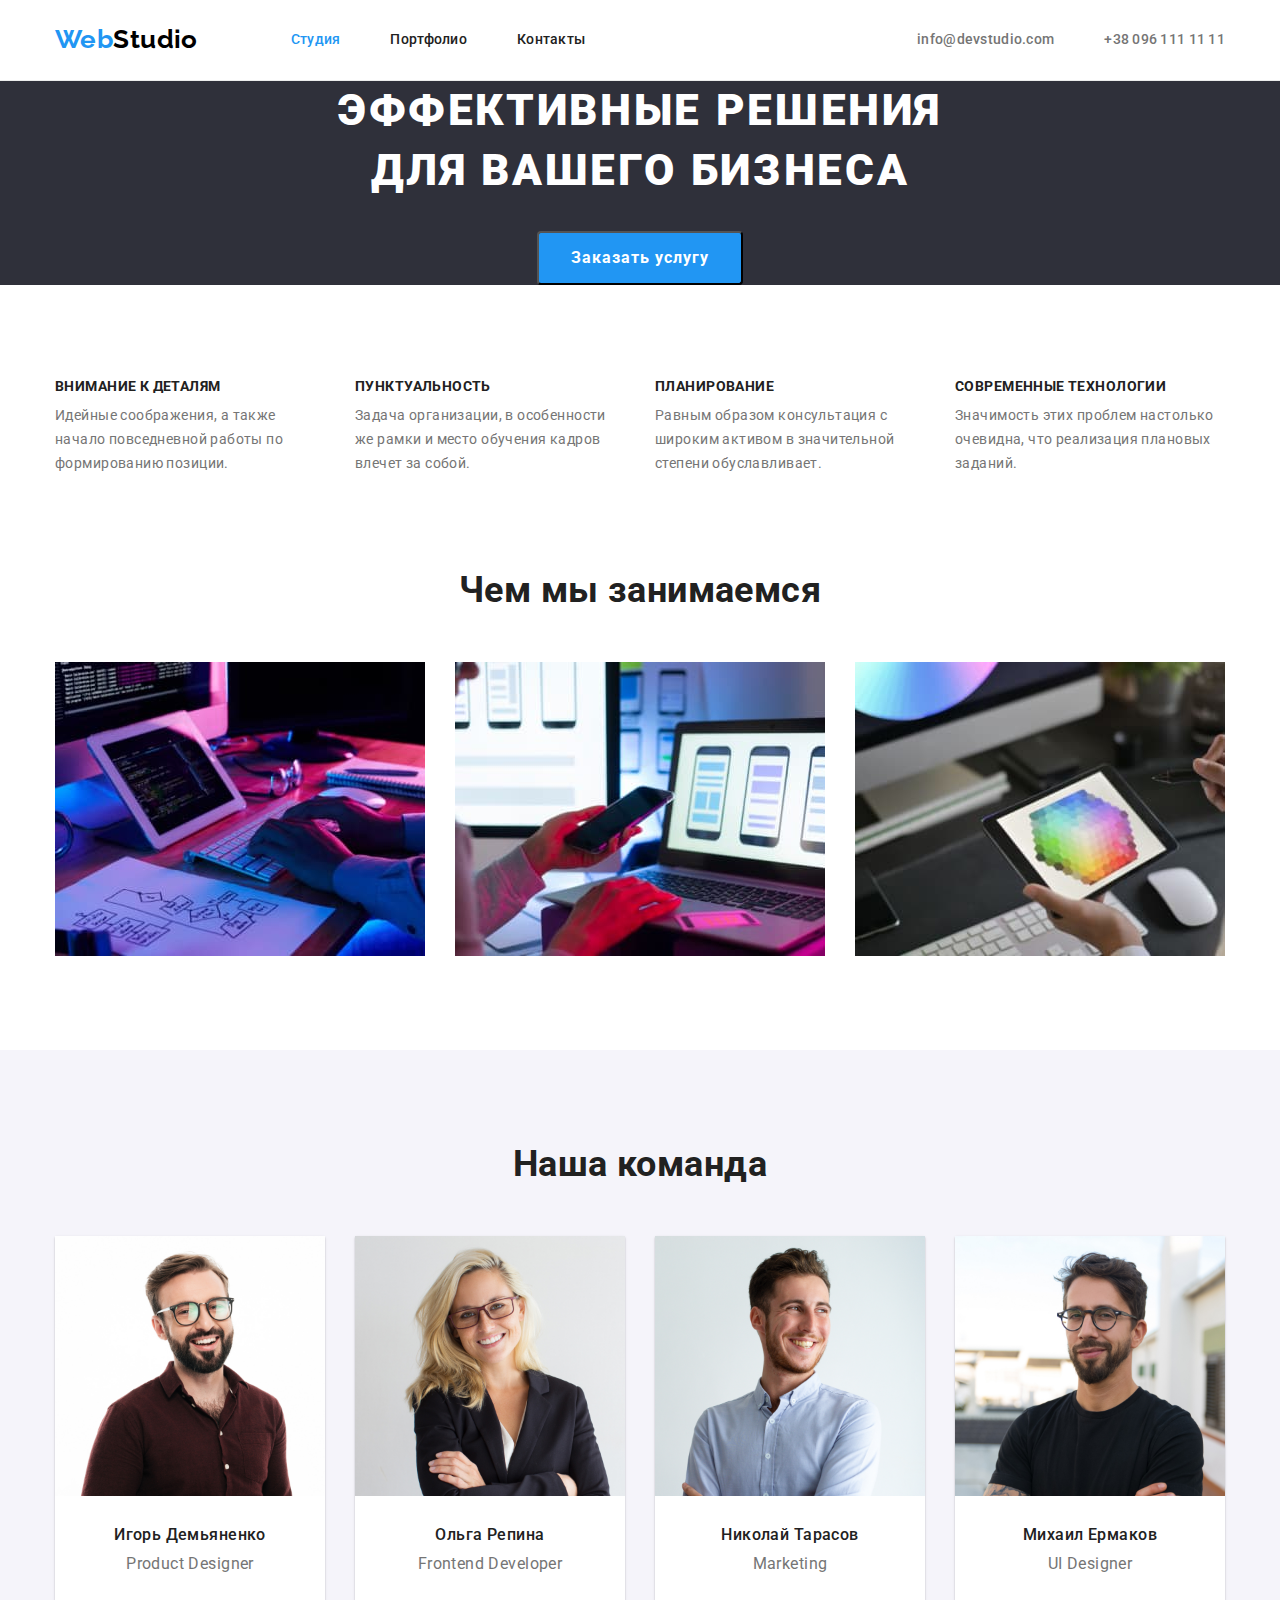
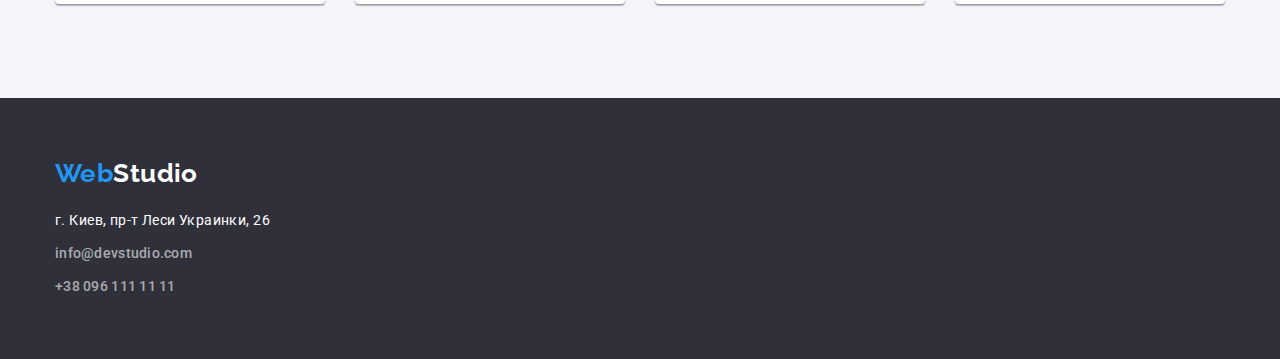
==== commit 3355666f: "Отредактированы фото-карточки" ====
--- a/index.html
+++ b/index.html
@@ -100,50 +100,58 @@
         <div class="container team-container">
           <h2 class="section-title">Наша команда</h2>
           <ul class="team-list list">
-            <li class="team-item">
-              <img
-                class="team-image"
-                src="./images/foto1.jpg"
-                alt="фото мужчины"
-                width="270"
-                class="team-image"
-              />
-              <h3 class="title">Игорь Демьяненко</h3>
-              <p class="text">Product Designer</p>
-            </li>
-            <li class="team-item">
-              <img
-                class="team-image"
-                src="./images/foto2.jpg"
-                alt="фото женщины"
-                width="270"
-                class="team-image"
-              />
-              <h3 class="title">Ольга Репина</h3>
-              <p class="text">Frontend Developer</p>
-            </li>
-            <li class="team-item">
-              <img
-                class="team-image"
-                src="./images/foto3.jpg"
-                alt="фото мужчины"
-                width="270"
-                class="team-image"
-              />
-              <h3 class="title">Николай Тарасов</h3>
-              <p class="text">Marketing</p>
-            </li>
-            <li class="team-item">
-              <img
-                class="team-image"
-                src="./images/foto4.jpg"
-                alt="фото мужчины"
-                width="270"
-                class="team-image"
-              />
-              <h3 class="title">Михаил Ермаков</h3>
-              <p class="text">UI Designer</p>
-            </li>
+            <div class="team-item-container">
+              <li class="team-item">
+                <img
+                  class="team-image"
+                  src="./images/foto1.jpg"
+                  alt="фото мужчины"
+                  width="270"
+                  class="team-image"
+                />
+                <h3 class="title">Игорь Демьяненко</h3>
+                <p class="text">Product Designer</p>
+              </li>
+            </div>
+            <div class="team-item-container">
+              <li class="team-item">
+                <img
+                  class="team-image"
+                  src="./images/foto2.jpg"
+                  alt="фото женщины"
+                  width="270"
+                  class="team-image"
+                />
+                <h3 class="title">Ольга Репина</h3>
+                <p class="text">Frontend Developer</p>
+              </li>
+            </div>
+            <div class="team-item-container">
+              <li class="team-item">
+                <img
+                  class="team-image"
+                  src="./images/foto3.jpg"
+                  alt="фото мужчины"
+                  width="270"
+                  class="team-image"
+                />
+                <h3 class="title">Николай Тарасов</h3>
+                <p class="text">Marketing</p>
+              </li>
+            </div>
+            <div class="team-item-container">
+              <li class="team-item">
+                <img
+                  class="team-image"
+                  src="./images/foto4.jpg"
+                  alt="фото мужчины"
+                  width="270"
+                  class="team-image"
+                />
+                <h3 class="title">Михаил Ермаков</h3>
+                <p class="text">UI Designer</p>
+              </li>
+            </div>
           </ul>
         </div>
       </section>
--- a/css/style.css
+++ b/css/style.css
@@ -164,7 +164,10 @@
 
 .hero-container {
   display: block;
-  text-align: center;
+  width: 696px;
+  text-align: center;
+  margin-left: auto;
+  margin-right: auto;
 }
 
 .hero-title {
@@ -270,13 +273,20 @@
   background-color: var(--secondary-bgc);
 }
 
+.team-item-container {
+  background-color: var(--primery-bgc);
+  box-shadow: 0px 1px 3px rgba(0, 0, 0, 0.12), 0px 1px 1px rgba(0, 0, 0, 0.14),
+    0px 2px 1px rgba(0, 0, 0, 0.2);
+  border-radius: 0px 0px 4px 4px;
+}
+
+.team-item-container + .team-item-container {
+  margin-left: 30px;
+}
 .team-list {
   display: flex;
 }
 
-.team-item + .team-item {
-  margin-left: 30px;
-}
 .team-image {
   margin-bottom: 30px;
 }
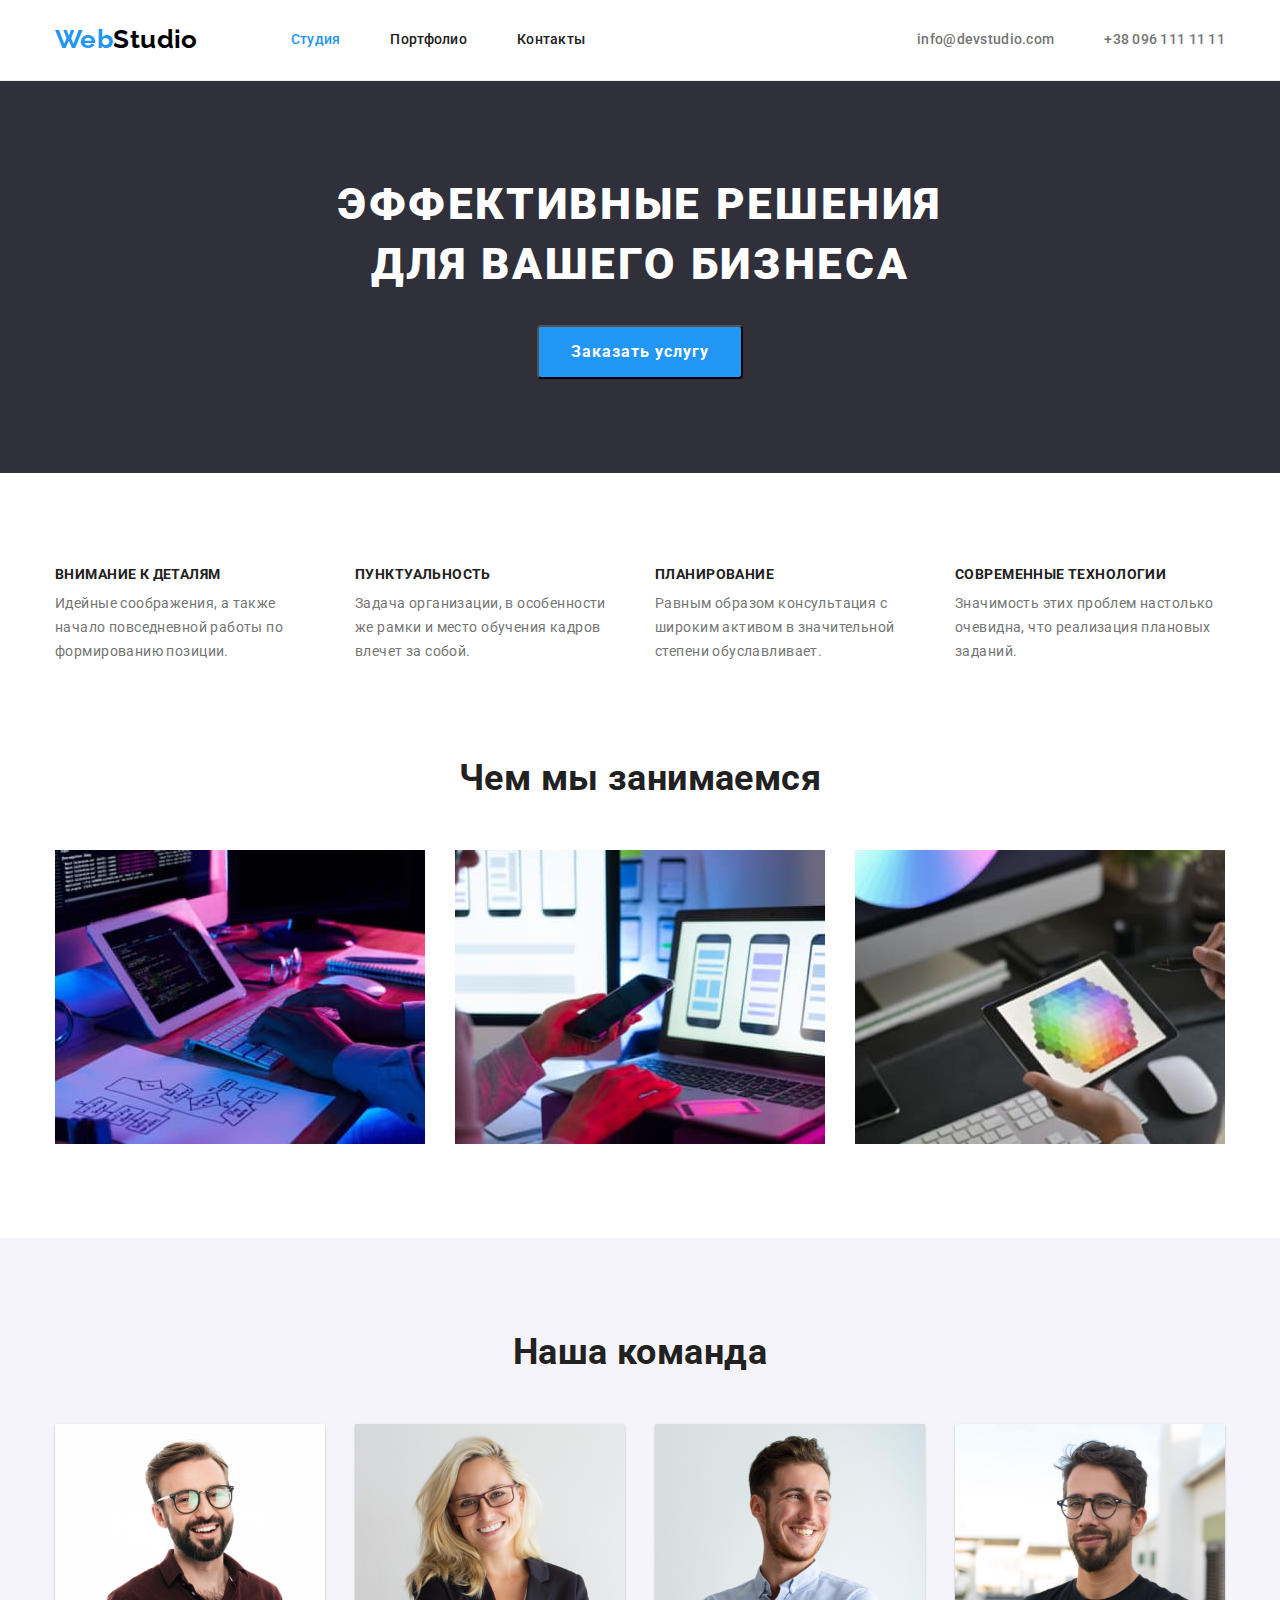
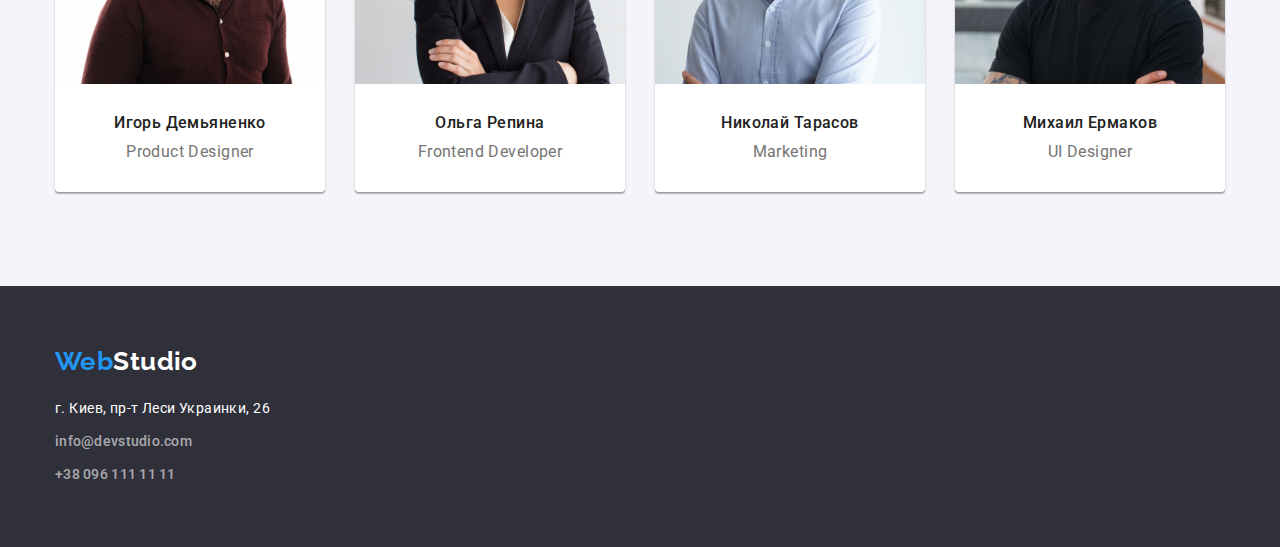
==== commit 977addd7: "Отредактированы замечания ментора" ====
--- a/index.html
+++ b/index.html
@@ -38,7 +38,7 @@
     </header>
     <!--Main heading (hero)-->
     <main>
-      <section class="hero">
+      <section class="section hero">
         <div class="hero-container">
           <h1 class="hero-title">Эффективные решения для вашего бизнеса</h1>
           <button type="button" class="main-button">Заказать услугу</button>
@@ -100,58 +100,61 @@
         <div class="container team-container">
           <h2 class="section-title">Наша команда</h2>
           <ul class="team-list list">
-            <div class="team-item-container">
-              <li class="team-item">
-                <img
-                  class="team-image"
-                  src="./images/foto1.jpg"
-                  alt="фото мужчины"
-                  width="270"
-                  class="team-image"
-                />
+            <li class="team-item">
+              <img
+                class="team-image"
+                src="./images/foto1.jpg"
+                alt="фото мужчины"
+                width="270"
+                class="team-image"
+              />
+              <div class="team-item-description">
                 <h3 class="title">Игорь Демьяненко</h3>
                 <p class="text">Product Designer</p>
-              </li>
-            </div>
-            <div class="team-item-container">
-              <li class="team-item">
-                <img
-                  class="team-image"
-                  src="./images/foto2.jpg"
-                  alt="фото женщины"
-                  width="270"
-                  class="team-image"
-                />
+              </div>
+            </li>
+
+            <li class="team-item">
+              <img
+                class="team-image"
+                src="./images/foto2.jpg"
+                alt="фото женщины"
+                width="270"
+                class="team-image"
+              />
+              <div class="team-item-description">
                 <h3 class="title">Ольга Репина</h3>
                 <p class="text">Frontend Developer</p>
-              </li>
-            </div>
-            <div class="team-item-container">
-              <li class="team-item">
-                <img
-                  class="team-image"
-                  src="./images/foto3.jpg"
-                  alt="фото мужчины"
-                  width="270"
-                  class="team-image"
-                />
+              </div>
+            </li>
+
+            <li class="team-item">
+              <img
+                class="team-image"
+                src="./images/foto3.jpg"
+                alt="фото мужчины"
+                width="270"
+                class="team-image"
+              />
+              <div class="team-item-description">
                 <h3 class="title">Николай Тарасов</h3>
                 <p class="text">Marketing</p>
-              </li>
-            </div>
-            <div class="team-item-container">
-              <li class="team-item">
-                <img
-                  class="team-image"
-                  src="./images/foto4.jpg"
-                  alt="фото мужчины"
-                  width="270"
-                  class="team-image"
-                />
+              </div>
+            </li>
+
+            <li class="team-item">
+              <img
+                class="team-image"
+                src="./images/foto4.jpg"
+                alt="фото мужчины"
+                width="270"
+                class="team-image"
+              />
+              <div class="team-item-description">
                 <h3 class="title">Михаил Ермаков</h3>
                 <p class="text">UI Designer</p>
-              </li>
-            </div>
+              </div>
+            </li>
           </ul>
         </div>
       </section>
--- a/css/style.css
+++ b/css/style.css
@@ -129,6 +129,7 @@
 
 .contacts-nav {
   display: flex;
+  margin-left: auto;
 }
 
 .contacts-nav .item + .item {
@@ -153,7 +154,6 @@
 .navigation {
   display: flex;
   align-items: center;
-  justify-content: space-between;
 }
 
 /* =========== Hero =============*/
@@ -238,13 +238,12 @@
 }
 
 .advantages-item {
+  width: 270px;
+}
+
+.advantages-item:not(:last-child) {
   margin-right: 30px;
-  width: 270px;
-}
-.advantages-item:last-child {
-  margin-right: 0;
-}
-
+}
 /* ========== Our works section ===========*/
 
 .work-list {
@@ -273,21 +272,23 @@
   background-color: var(--secondary-bgc);
 }
 
-.team-item-container {
+.team-list {
+  display: flex;
+}
+
+.team-item + .team-item {
+  margin-left: 30px;
+}
+
+.team-item {
   background-color: var(--primery-bgc);
   box-shadow: 0px 1px 3px rgba(0, 0, 0, 0.12), 0px 1px 1px rgba(0, 0, 0, 0.14),
     0px 2px 1px rgba(0, 0, 0, 0.2);
   border-radius: 0px 0px 4px 4px;
 }
 
-.team-item-container + .team-item-container {
-  margin-left: 30px;
-}
-.team-list {
-  display: flex;
-}
-
-.team-image {
+.team-item-description {
+  margin-top: 30px;
   margin-bottom: 30px;
 }
 
@@ -303,8 +304,6 @@
 }
 
 .team-list .text {
-  margin-bottom: 30px;
-
   font-size: 16px;
   line-height: 1.18;
   text-align: center;
@@ -323,7 +322,6 @@
 }
 .logo-light {
   display: block;
-  width: 145px;
   margin-bottom: 20px;
   color: var(--primery-bgc);
 
@@ -383,6 +381,8 @@
   padding: 6px 22px;
   border: 0;
   border-radius: 4px;
+  box-shadow: 0px 3px 1px rgba(0, 0, 0, 0.1), 0px 1px 2px rgba(0, 0, 0, 0.08),
+    0px 2px 2px rgba(0, 0, 0, 0.12);
 
   color: var(--title-text-color);
   background-color: var(--secondary-bgc);
@@ -419,9 +419,13 @@
 
 .item-description {
   padding: 20px 24px;
+  border: 1px solid #eee;
+  border-top: transparent;
 }
 
 .work-items .title {
+  margin-bottom: 4px;
+
   color: var(--title-text-color);
 
   font-weight: bold;
